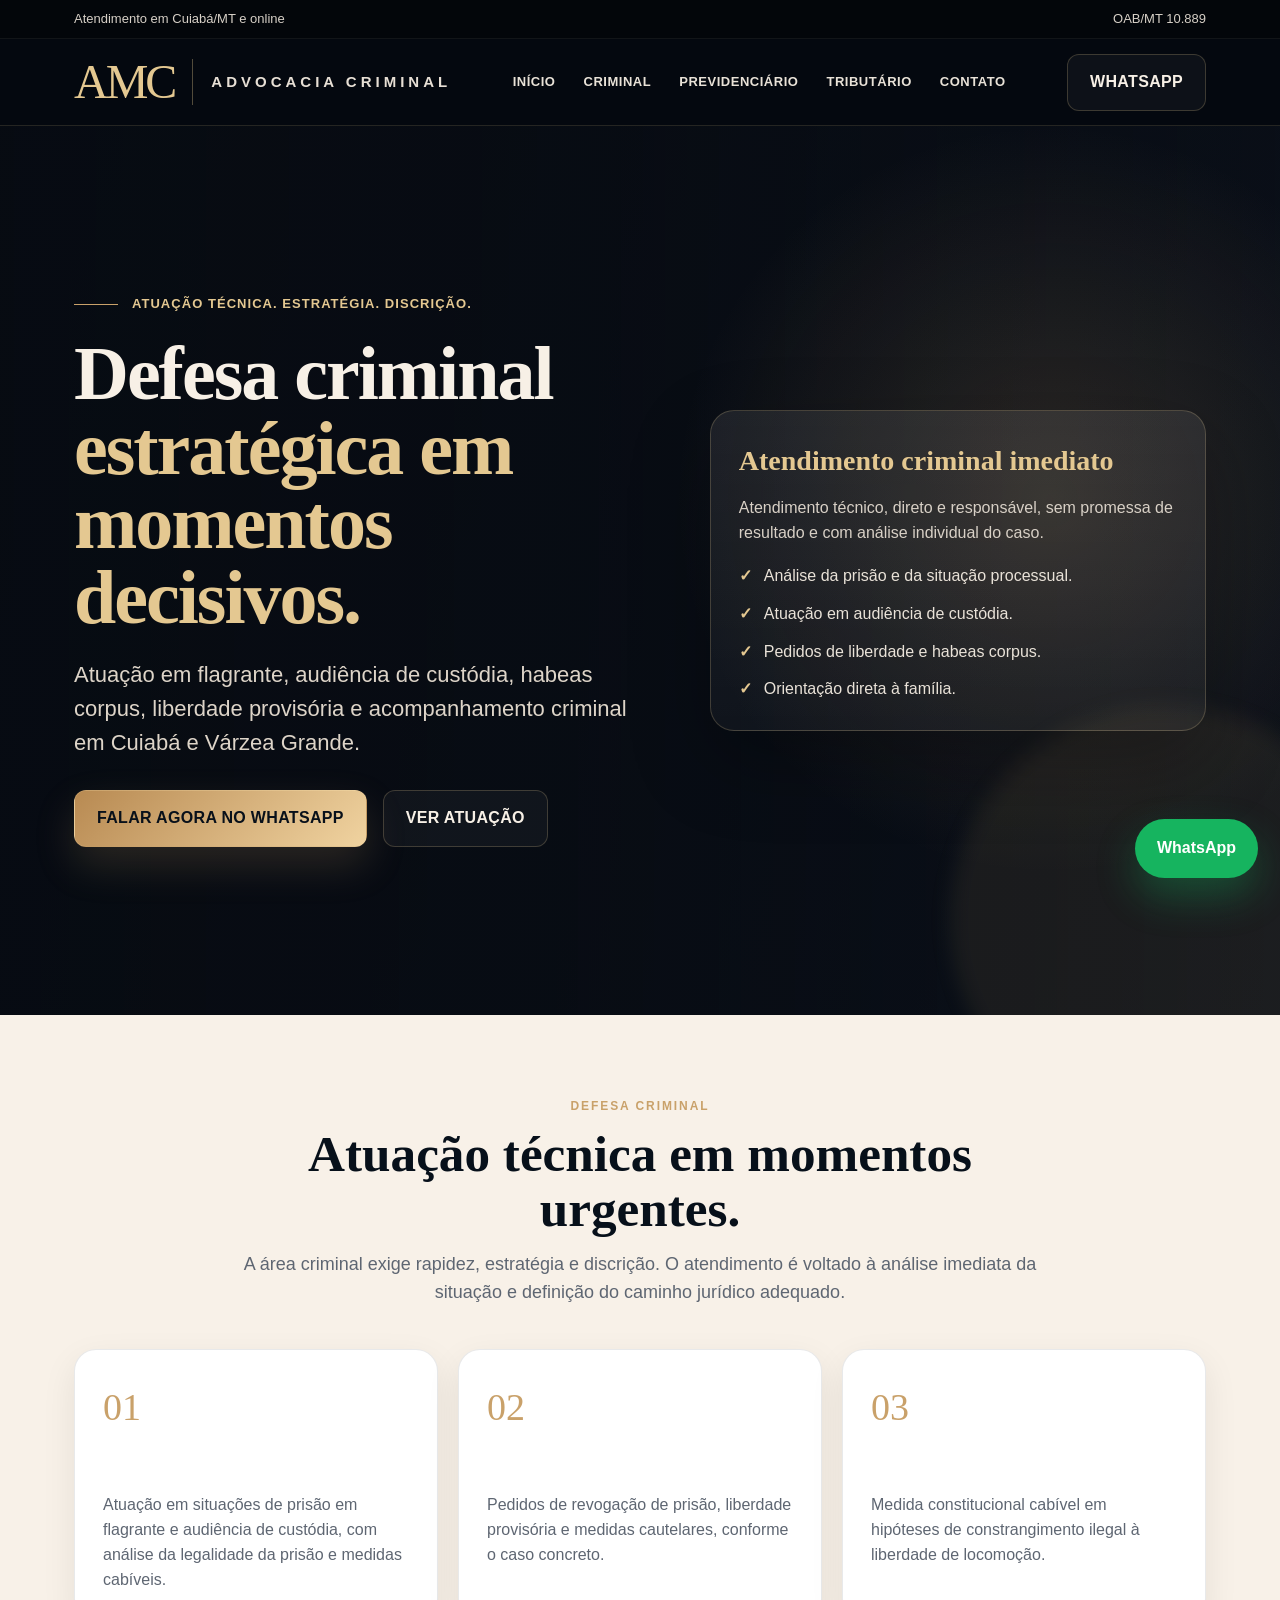
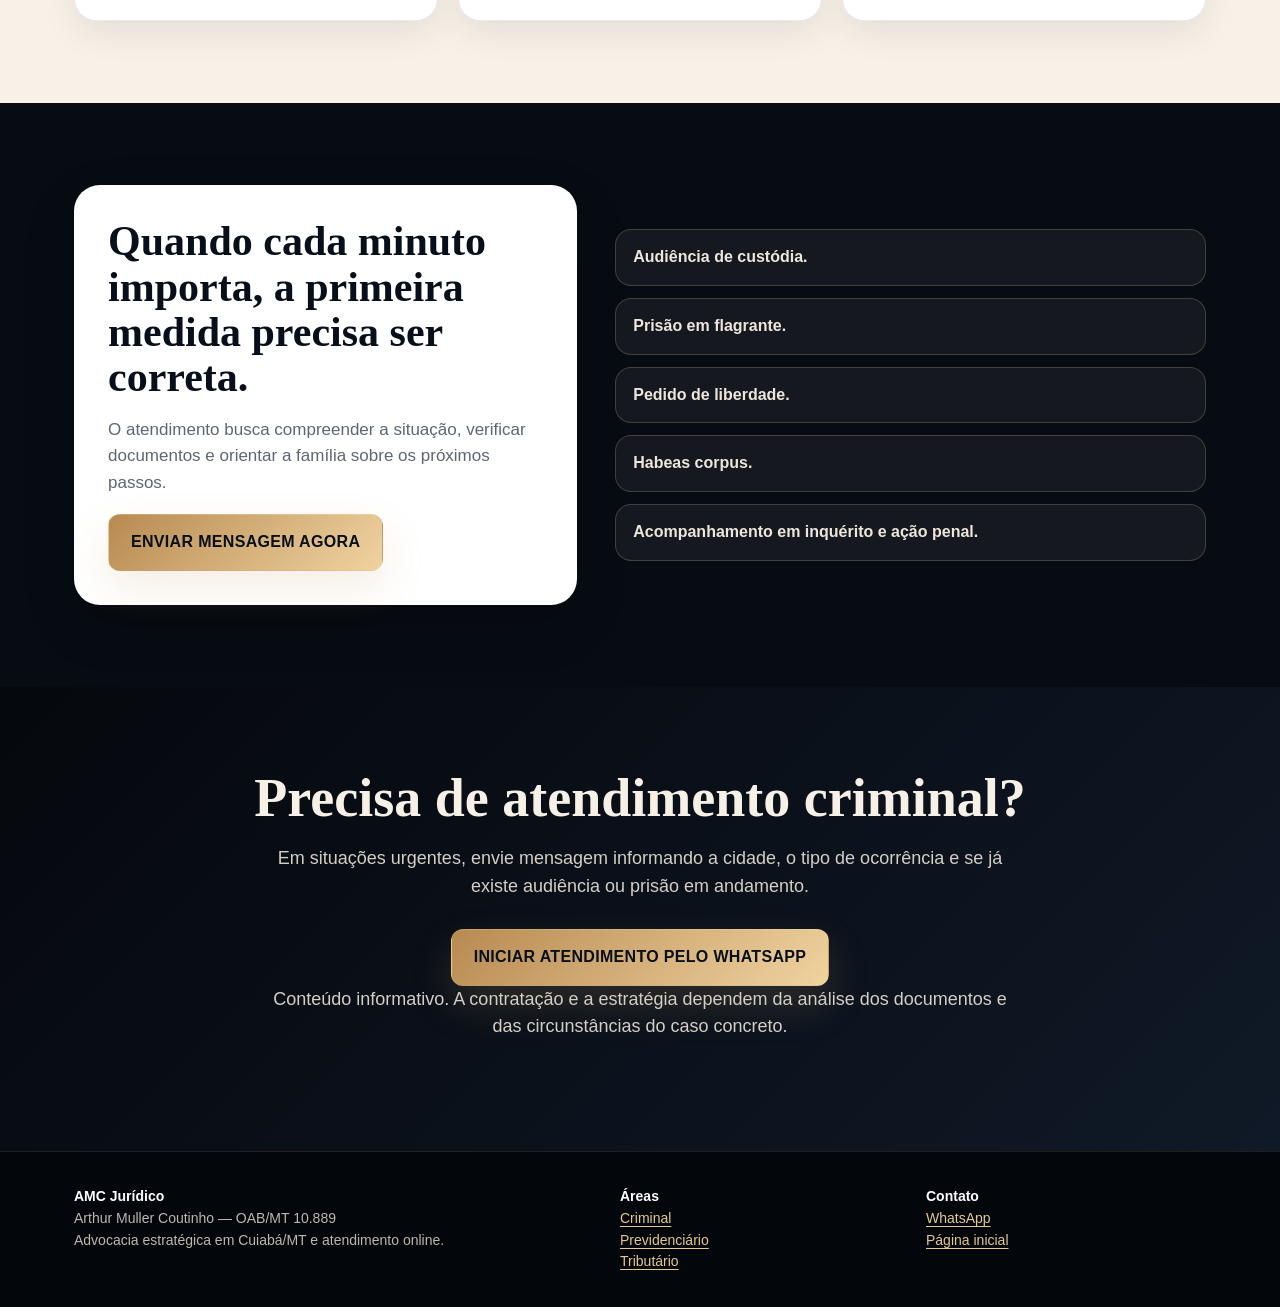
==== criminal.html @ 003ca91d "Add files via upload" ====
<!DOCTYPE html>
<html lang="pt-BR">
<head>
<!-- Google Tag Manager -->
<script>
(function(w,d,s,l,i){w[l]=w[l]||[];w[l].push({'gtm.start':new Date().getTime(),event:'gtm.js'});
var f=d.getElementsByTagName(s)[0],j=d.createElement(s),dl=l!='dataLayer'?'&l='+l:'';j.async=true;
j.src='https://www.googletagmanager.com/gtm.js?id='+i+dl;f.parentNode.insertBefore(j,f);
})(window,document,'script','dataLayer','GTM-NRM596PH');
</script>
<!-- End Google Tag Manager -->
<meta charset="UTF-8">
<meta name="viewport" content="width=device-width, initial-scale=1.0">
<title>AMC Jurídico | Defesa Criminal em Cuiabá e Várzea Grande</title>
<meta name="description" content="Defesa criminal estratégica em Cuiabá e Várzea Grande. Atuação em flagrante, custódia, liberdade provisória e habeas corpus.">
<meta name="theme-color" content="#080d14">
<link rel="icon" type="image/png" href="favicon_amc.png">
<link rel="shortcut icon" href="favicon.ico">
<style>
:root{
  --bg:#070b12;
  --bg2:#0b111b;
  --gold:#c9a16a;
  --gold2:#e4c891;
  --text:#f7f0e6;
  --muted:#c8c1b8;
  --soft:#111926;
  --card:#0d1521;
  --line:rgba(228,200,145,.22);
  --white:#fff;
  --green:#18b86b;
  --max:1180px;
}
*{box-sizing:border-box;margin:0;padding:0}
html{scroll-behavior:smooth}
body{font-family:Arial,Helvetica,sans-serif;background:var(--bg);color:var(--text);line-height:1.55;overflow-x:hidden}
a{text-decoration:none;color:inherit}
.container{max-width:var(--max);margin:0 auto;padding:0 24px}
.topbar{background:#03060a;color:#d7d0c7;font-size:13px;padding:9px 0;border-bottom:1px solid rgba(255,255,255,.06)}
.topbar .container{display:flex;justify-content:space-between;gap:16px;flex-wrap:wrap}
.header{position:sticky;top:0;z-index:50;background:rgba(5,9,15,.94);backdrop-filter:blur(12px);border-bottom:1px solid rgba(228,200,145,.15)}
.nav{min-height:86px;display:flex;align-items:center;justify-content:space-between;gap:24px}
.brand{display:flex;align-items:center;gap:18px}
.brand .amc{font-family:Georgia,'Times New Roman',serif;font-size:48px;letter-spacing:-3px;color:var(--gold2);line-height:1}
.brand .divider{height:46px;width:1px;background:rgba(228,200,145,.35)}
.brand .name{font-size:15px;text-transform:uppercase;letter-spacing:4px;font-weight:700;color:#e7dfd5;line-height:1.25}
.menu{display:flex;align-items:center;gap:28px;font-size:13px;font-weight:800;text-transform:uppercase;letter-spacing:.04em;color:#e9e2d8}
.menu a:hover{color:var(--gold2)}
.btn{display:inline-flex;align-items:center;justify-content:center;gap:10px;border-radius:12px;border:1px solid var(--line);padding:15px 22px;font-weight:900;text-transform:uppercase;letter-spacing:.02em;cursor:pointer;transition:.2s ease}
.btn:hover{transform:translateY(-1px)}
.btn-gold{background:linear-gradient(135deg,#b88a52,#f0d3a0);color:#08101a;box-shadow:0 18px 40px rgba(201,161,106,.18)}
.btn-dark{background:rgba(255,255,255,.04);color:var(--text)}
.btn-whats{background:var(--green);color:#fff;border-color:rgba(255,255,255,.2)}
.hero{position:relative;min-height:calc(100vh - 86px);display:flex;align-items:center;overflow:hidden;background:
radial-gradient(circle at 82% 42%,rgba(201,161,106,.18),transparent 32%),
linear-gradient(90deg,rgba(7,11,18,.98) 0%,rgba(7,11,18,.9) 43%,rgba(7,11,18,.64) 100%),
linear-gradient(135deg,#090e16,#111927)}
.hero:after{content:"";position:absolute;right:-100px;bottom:-120px;width:430px;height:430px;border-radius:50%;background:rgba(201,161,106,.09);filter:blur(10px)}
.hero-grid{position:relative;z-index:1;display:grid;grid-template-columns:1fr .85fr;gap:52px;align-items:center;padding:86px 24px}
.kicker{display:flex;align-items:center;gap:14px;color:var(--gold2);font-weight:800;text-transform:uppercase;letter-spacing:.08em;font-size:13px;margin-bottom:22px}
.kicker:before{content:"";width:44px;height:1px;background:var(--gold)}
h1{font-family:Georgia,'Times New Roman',serif;font-size:clamp(42px,6vw,76px);line-height:.98;letter-spacing:-2px;margin-bottom:24px}
h1 span{color:var(--gold2)}
.lead{font-size:clamp(18px,2vw,22px);color:#ddd4c8;max-width:720px;margin-bottom:30px}
.actions{display:flex;gap:16px;flex-wrap:wrap;margin-top:24px}
.hero-card{background:linear-gradient(180deg,rgba(255,255,255,.08),rgba(255,255,255,.035));border:1px solid var(--line);border-radius:24px;padding:28px;box-shadow:0 30px 80px rgba(0,0,0,.28)}
.hero-card h3{font-family:Georgia,serif;font-size:28px;margin-bottom:14px;color:var(--gold2)}
.hero-card p{color:#d8d0c6;margin-bottom:18px}
.checklist{list-style:none;display:grid;gap:13px}
.checklist li{display:flex;gap:12px;color:#e9e2d8}
.checklist li:before{content:"✓";color:var(--gold2);font-weight:900}
section{padding:82px 0}
.section-light{background:#f8f1e8;color:#18212d}
.section-light .section-title h2,.section-light h3{color:#07101a}
.section-title{max-width:850px;margin:0 auto 42px;text-align:center}
.section-title .tag{color:var(--gold);font-size:12px;font-weight:900;letter-spacing:.16em;text-transform:uppercase;margin-bottom:10px}
.section-title h2{font-family:Georgia,serif;font-size:clamp(31px,4vw,52px);line-height:1.08;color:#fff}
.section-title p{font-size:18px;color:#cfc6ba;margin-top:15px}
.section-light .section-title p{color:#5e6672}
.cards{display:grid;grid-template-columns:repeat(3,1fr);gap:20px}
.card{background:linear-gradient(180deg,rgba(255,255,255,.07),rgba(255,255,255,.025));border:1px solid var(--line);border-radius:22px;padding:28px}
.section-light .card{background:#fff;border-color:rgba(7,16,26,.09);box-shadow:0 12px 34px rgba(7,16,26,.08)}
.card .num{font-family:Georgia,serif;font-size:38px;color:var(--gold);margin-bottom:12px}
.card h3{font-size:22px;margin-bottom:10px;color:#fff}
.card p{color:#d1c8bc}
.section-light .card p{color:#5e6672}
.split{display:grid;grid-template-columns:.92fr 1.08fr;gap:38px;align-items:center}
.panel{background:#fff;color:#18212d;border-radius:26px;padding:34px;box-shadow:0 20px 55px rgba(0,0,0,.12)}
.panel h2{font-family:Georgia,serif;font-size:42px;line-height:1.08;margin-bottom:16px;color:#07101a}
.panel p{color:#5e6672;font-size:17px;margin-bottom:18px}
.list{display:grid;gap:12px}
.list div{background:#fff;border:1px solid rgba(7,16,26,.09);border-radius:16px;padding:15px 17px;color:#253142;font-weight:700}
.dark-list div{background:rgba(255,255,255,.06);border:1px solid var(--line);color:#eee6dd}
.faq{max-width:900px;margin:0 auto;display:grid;gap:14px}
details{background:rgba(255,255,255,.06);border:1px solid var(--line);border-radius:18px;padding:20px}
summary{cursor:pointer;font-weight:900;color:var(--gold2);font-size:18px}
details p{margin-top:12px;color:#d4ccc2}
.cta{background:linear-gradient(135deg,#05080d,#101927);text-align:center}
.cta h2{font-family:Georgia,serif;font-size:clamp(32px,4.4vw,54px);line-height:1.08;margin-bottom:18px}
.cta p{color:#d5cec4;font-size:18px;max-width:760px;margin:0 auto 28px}
footer{background:#03060a;color:#bfb7ad;padding:34px 0;font-size:14px;border-top:1px solid rgba(228,200,145,.13)}
.footer-grid{display:grid;grid-template-columns:1.3fr .7fr .7fr;gap:26px}
footer strong{color:#fff}
footer a{color:var(--gold2);text-decoration:underline;text-underline-offset:3px}
.floating{position:fixed;right:22px;bottom:22px;z-index:60;background:#16b45f;color:#fff;border-radius:999px;padding:17px 22px;font-weight:900;box-shadow:0 18px 40px rgba(22,180,95,.32)}
.notice{font-size:13px;color:#bfb7ad;margin-top:18px}
@media(max-width:980px){
 .menu{display:none}
 .hero-grid,.split,.footer-grid{grid-template-columns:1fr}
 .hero{min-height:auto}
 .cards{grid-template-columns:1fr}
 .brand .amc{font-size:40px}
 .brand .name{font-size:12px;letter-spacing:3px}
 .nav{min-height:76px}
 .hero-grid{padding-top:58px;padding-bottom:58px}
}
@media(max-width:560px){
 .container{padding:0 16px}
 .actions .btn{width:100%}
 .brand .divider,.brand .name{display:none}
 h1{font-size:42px}
 .floating{right:14px;bottom:14px;padding:14px 18px}
}
</style>
</head>
<body>
<!-- Google Tag Manager (noscript) -->
<noscript><iframe src="https://www.googletagmanager.com/ns.html?id=GTM-NRM596PH" height="0" width="0" style="display:none;visibility:hidden"></iframe></noscript>
<!-- End Google Tag Manager (noscript) -->
<div class="topbar"><div class="container"><span>Atendimento em Cuiabá/MT e online</span><span>OAB/MT 10.889</span></div></div>

<header class="header">
  <div class="container nav">
    <a class="brand" href="index.html" aria-label="AMC Jurídico">
      <div class="amc">AMC</div><div class="divider"></div><div class="name">Advocacia Criminal</div>
    </a>
    <nav class="menu" aria-label="Menu principal">
      <a href="index.html">Início</a>
      <a href="criminal.html">Criminal</a>
      <a href="previdenciario.html">Previdenciário</a>
      <a href="tributario.html">Tributário</a>
      <a href="#contato">Contato</a>
    </nav>
    <a class="btn btn-dark" href="https://wa.me/5565984039909" target="_blank" rel="noopener">WhatsApp</a>
  </div>
</header>

<main>
  <section class="hero">
    <div class="container hero-grid">
      <div>
        <div class="kicker">Atuação técnica. Estratégia. Discrição.</div>
        <h1>Defesa criminal <span>estratégica em momentos decisivos.</span></h1>
        <p class="lead">Atuação em flagrante, audiência de custódia, habeas corpus, liberdade provisória e acompanhamento criminal em Cuiabá e Várzea Grande.</p>
        <div class="actions">
          <a class="btn btn-gold" href="https://wa.me/5565984039909" target="_blank" rel="noopener">Falar agora no WhatsApp</a>
          <a class="btn btn-dark" href="#atuacao">Ver atuação</a>
        </div>
      </div>
      <aside class="hero-card">
        <h3>Atendimento criminal imediato</h3>
        <p>Atendimento técnico, direto e responsável, sem promessa de resultado e com análise individual do caso.</p>
        <ul class="checklist"><li>Análise da prisão e da situação processual.</li>
<li>Atuação em audiência de custódia.</li>
<li>Pedidos de liberdade e habeas corpus.</li>
<li>Orientação direta à família.</li></ul>
      </aside>
    </div>
  </section>
  <section class="section-light" id="atuacao">
  <div class="container">
    <div class="section-title"><div class="tag">Defesa criminal</div><h2>Atuação técnica em momentos urgentes.</h2><p>A área criminal exige rapidez, estratégia e discrição. O atendimento é voltado à análise imediata da situação e definição do caminho jurídico adequado.</p></div>
    <div class="cards">
      <div class="card"><div class="num">01</div><h3>Flagrante e custódia</h3><p>Atuação em situações de prisão em flagrante e audiência de custódia, com análise da legalidade da prisão e medidas cabíveis.</p></div>
      <div class="card"><div class="num">02</div><h3>Liberdade provisória</h3><p>Pedidos de revogação de prisão, liberdade provisória e medidas cautelares, conforme o caso concreto.</p></div>
      <div class="card"><div class="num">03</div><h3>Habeas corpus</h3><p>Medida constitucional cabível em hipóteses de constrangimento ilegal à liberdade de locomoção.</p></div>
    </div>
  </div>
</section>
<section>
  <div class="container split">
    <div class="panel"><h2>Quando cada minuto importa, a primeira medida precisa ser correta.</h2><p>O atendimento busca compreender a situação, verificar documentos e orientar a família sobre os próximos passos.</p><a class="btn btn-gold" href="https://wa.me/5565984039909" target="_blank" rel="noopener">Enviar mensagem agora</a></div>
    <div class="list dark-list"><div>Audiência de custódia.</div><div>Prisão em flagrante.</div><div>Pedido de liberdade.</div><div>Habeas corpus.</div><div>Acompanhamento em inquérito e ação penal.</div></div>
  </div>
</section>
  <section class="cta" id="contato">
    <div class="container">
      <h2>Precisa de atendimento criminal?</h2>
      <p>Em situações urgentes, envie mensagem informando a cidade, o tipo de ocorrência e se já existe audiência ou prisão em andamento.</p>
      <a class="btn btn-gold" href="https://wa.me/5565984039909" target="_blank" rel="noopener">Iniciar atendimento pelo WhatsApp</a>
      <p class="notice">Conteúdo informativo. A contratação e a estratégia dependem da análise dos documentos e das circunstâncias do caso concreto.</p>
    </div>
  </section>
</main>
<a class="floating" href="https://wa.me/5565984039909" target="_blank" rel="noopener">WhatsApp</a>
<footer>
  <div class="container footer-grid">
    <div><strong>AMC Jurídico</strong><br>Arthur Muller Coutinho — OAB/MT 10.889<br>Advocacia estratégica em Cuiabá/MT e atendimento online.</div>
    <div><strong>Áreas</strong><br><a href="criminal.html">Criminal</a><br><a href="previdenciario.html">Previdenciário</a><br><a href="tributario.html">Tributário</a></div>
    <div><strong>Contato</strong><br><a href="https://wa.me/5565984039909" target="_blank" rel="noopener">WhatsApp</a><br><a href="index.html">Página inicial</a></div>
  </div>
</footer>
</body>
</html>
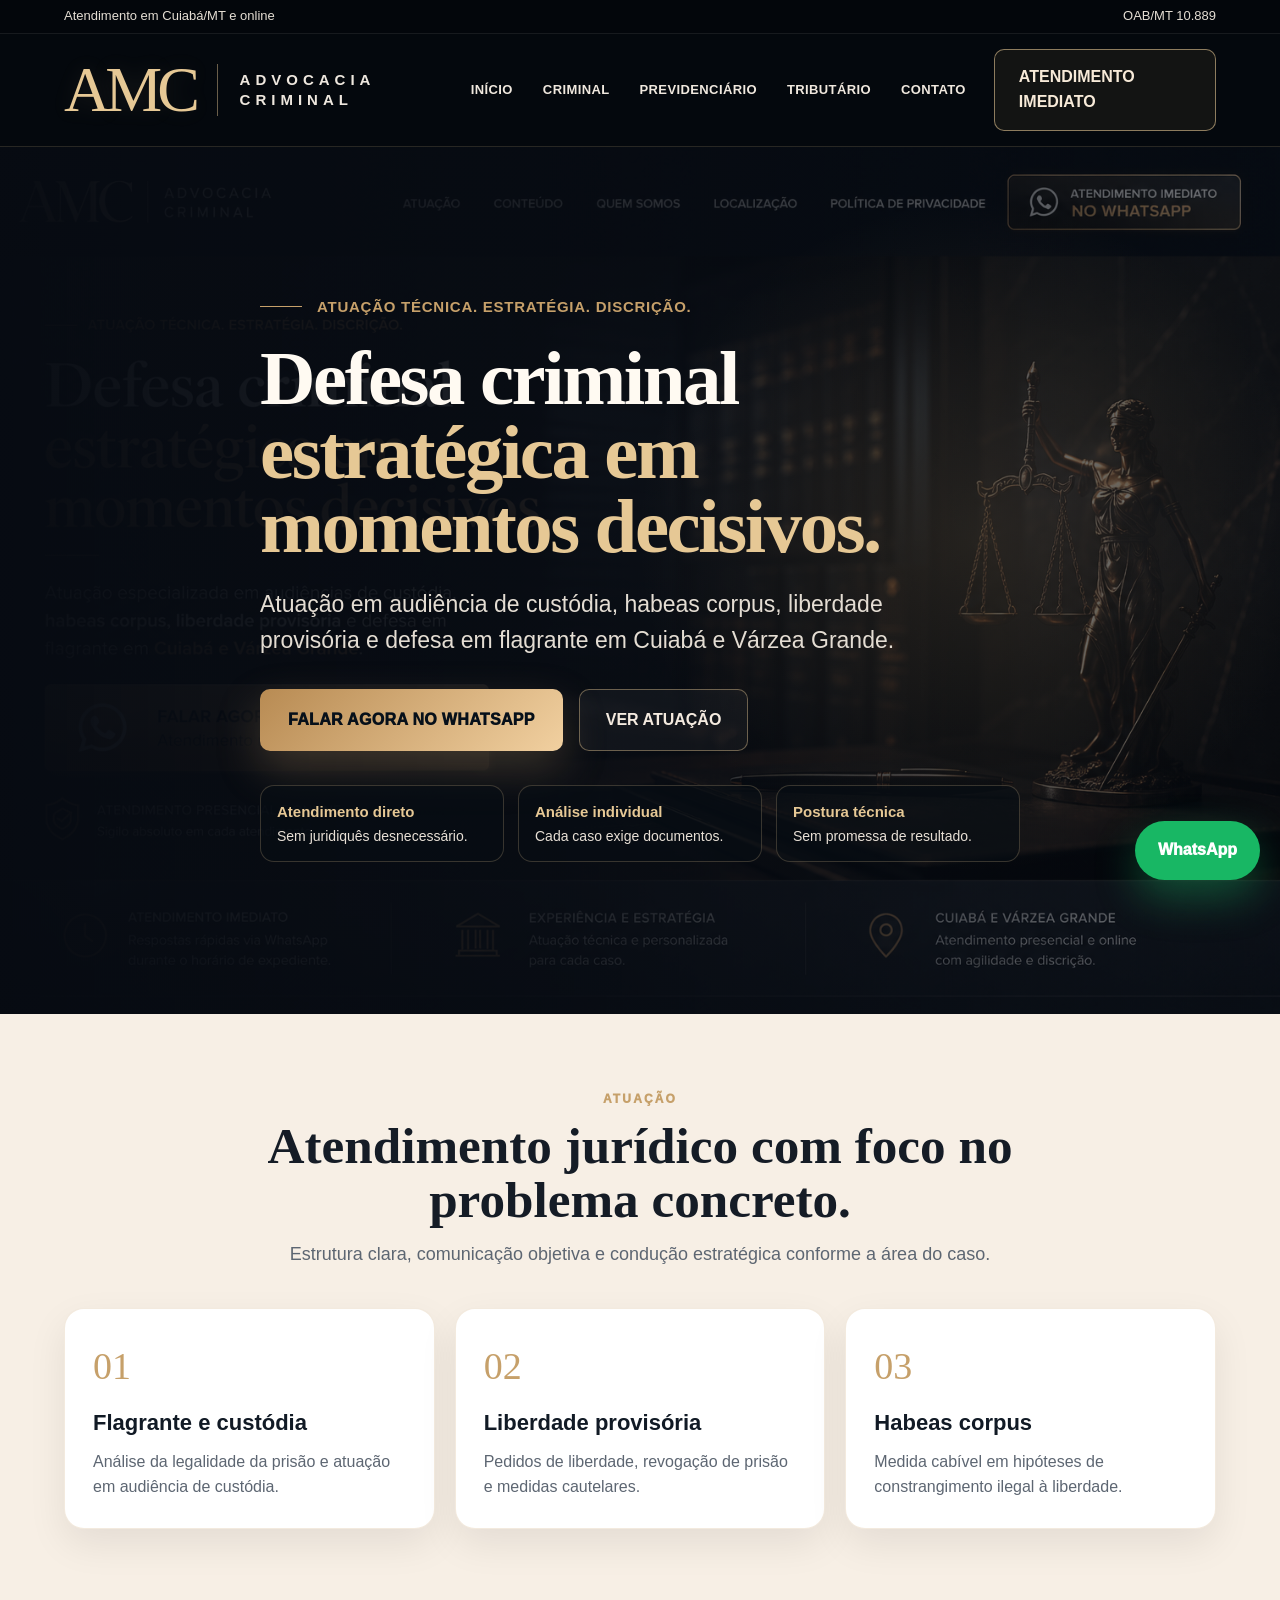
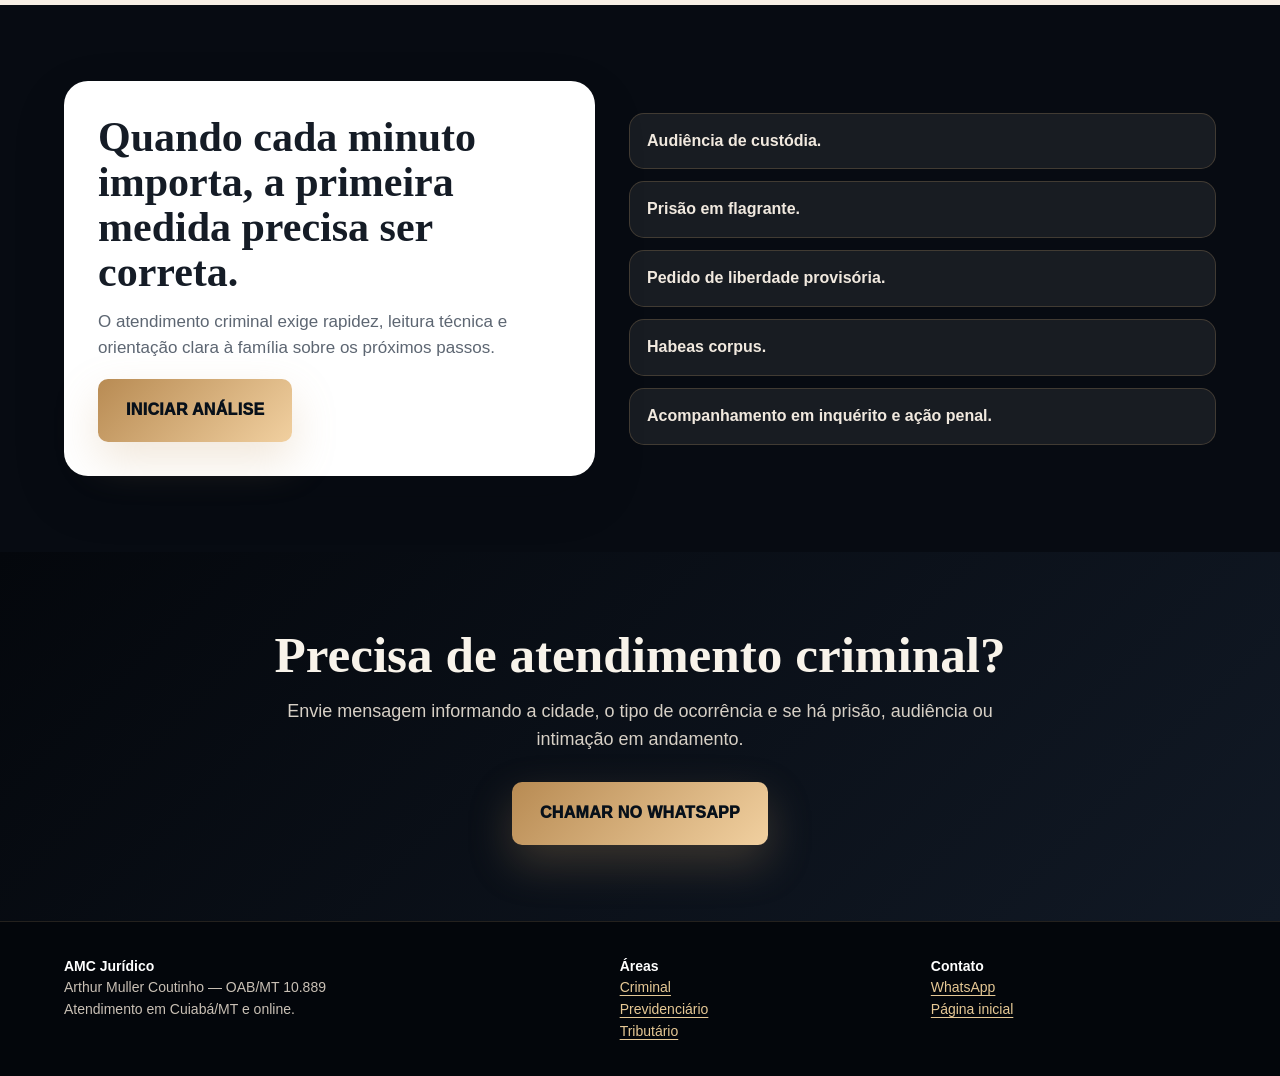
==== commit ccdbfc2d: "Add files via upload" ====
--- a/criminal.html
+++ b/criminal.html
@@ -17,188 +17,174 @@
 <link rel="icon" type="image/png" href="favicon_amc.png">
 <link rel="shortcut icon" href="favicon.ico">
 <style>
-:root{
-  --bg:#070b12;
-  --bg2:#0b111b;
-  --gold:#c9a16a;
-  --gold2:#e4c891;
-  --text:#f7f0e6;
-  --muted:#c8c1b8;
-  --soft:#111926;
-  --card:#0d1521;
-  --line:rgba(228,200,145,.22);
-  --white:#fff;
-  --green:#18b86b;
-  --max:1180px;
+:root {
+  --dark:#070b12;
+  --dark2:#0b111b;
+  --gold:#c6a06a;
+  --gold2:#e6c895;
+  --text:#f8f3ea;
+  --muted:#d4ccc1;
+  --line:rgba(230,200,149,.26);
+  --green:#18b764;
+  --max:1220px;
 }
 *{box-sizing:border-box;margin:0;padding:0}
 html{scroll-behavior:smooth}
-body{font-family:Arial,Helvetica,sans-serif;background:var(--bg);color:var(--text);line-height:1.55;overflow-x:hidden}
+body{font-family:Arial,Helvetica,sans-serif;background:var(--dark);color:var(--text);overflow-x:hidden;line-height:1.55}
 a{text-decoration:none;color:inherit}
-.container{max-width:var(--max);margin:0 auto;padding:0 24px}
-.topbar{background:#03060a;color:#d7d0c7;font-size:13px;padding:9px 0;border-bottom:1px solid rgba(255,255,255,.06)}
-.topbar .container{display:flex;justify-content:space-between;gap:16px;flex-wrap:wrap}
-.header{position:sticky;top:0;z-index:50;background:rgba(5,9,15,.94);backdrop-filter:blur(12px);border-bottom:1px solid rgba(228,200,145,.15)}
-.nav{min-height:86px;display:flex;align-items:center;justify-content:space-between;gap:24px}
-.brand{display:flex;align-items:center;gap:18px}
-.brand .amc{font-family:Georgia,'Times New Roman',serif;font-size:48px;letter-spacing:-3px;color:var(--gold2);line-height:1}
-.brand .divider{height:46px;width:1px;background:rgba(228,200,145,.35)}
-.brand .name{font-size:15px;text-transform:uppercase;letter-spacing:4px;font-weight:700;color:#e7dfd5;line-height:1.25}
-.menu{display:flex;align-items:center;gap:28px;font-size:13px;font-weight:800;text-transform:uppercase;letter-spacing:.04em;color:#e9e2d8}
+.container{max-width:var(--max);margin:0 auto;padding:0 34px}
+.topbar{height:34px;background:#03060b;color:#e5ded4;border-bottom:1px solid rgba(255,255,255,.08);font-size:13px;display:flex;align-items:center}
+.topbar .container{display:flex;justify-content:space-between;gap:16px;width:100%}
+.header{position:sticky;top:0;z-index:50;background:rgba(5,9,14,.96);border-bottom:1px solid rgba(230,200,149,.16);backdrop-filter:blur(12px)}
+.nav{height:112px;display:flex;align-items:center;justify-content:space-between;gap:28px}
+.brand{display:flex;align-items:center;gap:22px;min-width:270px}
+.amc{font-family:Georgia,'Times New Roman',serif;font-size:64px;line-height:1;letter-spacing:-5px;color:var(--gold2);text-shadow:0 0 22px rgba(230,200,149,.12)}
+.brand-line{height:52px;width:1px;background:rgba(230,200,149,.45)}
+.brand-sub{font-size:15px;text-transform:uppercase;letter-spacing:5px;font-weight:800;color:#eee7de;line-height:1.35}
+.menu{display:flex;align-items:center;gap:30px;font-size:13px;font-weight:900;text-transform:uppercase;letter-spacing:.03em;color:#f0e8de;white-space:nowrap}
 .menu a:hover{color:var(--gold2)}
-.btn{display:inline-flex;align-items:center;justify-content:center;gap:10px;border-radius:12px;border:1px solid var(--line);padding:15px 22px;font-weight:900;text-transform:uppercase;letter-spacing:.02em;cursor:pointer;transition:.2s ease}
-.btn:hover{transform:translateY(-1px)}
-.btn-gold{background:linear-gradient(135deg,#b88a52,#f0d3a0);color:#08101a;box-shadow:0 18px 40px rgba(201,161,106,.18)}
-.btn-dark{background:rgba(255,255,255,.04);color:var(--text)}
-.btn-whats{background:var(--green);color:#fff;border-color:rgba(255,255,255,.2)}
-.hero{position:relative;min-height:calc(100vh - 86px);display:flex;align-items:center;overflow:hidden;background:
-radial-gradient(circle at 82% 42%,rgba(201,161,106,.18),transparent 32%),
-linear-gradient(90deg,rgba(7,11,18,.98) 0%,rgba(7,11,18,.9) 43%,rgba(7,11,18,.64) 100%),
-linear-gradient(135deg,#090e16,#111927)}
-.hero:after{content:"";position:absolute;right:-100px;bottom:-120px;width:430px;height:430px;border-radius:50%;background:rgba(201,161,106,.09);filter:blur(10px)}
-.hero-grid{position:relative;z-index:1;display:grid;grid-template-columns:1fr .85fr;gap:52px;align-items:center;padding:86px 24px}
-.kicker{display:flex;align-items:center;gap:14px;color:var(--gold2);font-weight:800;text-transform:uppercase;letter-spacing:.08em;font-size:13px;margin-bottom:22px}
-.kicker:before{content:"";width:44px;height:1px;background:var(--gold)}
-h1{font-family:Georgia,'Times New Roman',serif;font-size:clamp(42px,6vw,76px);line-height:.98;letter-spacing:-2px;margin-bottom:24px}
+.btn-top{border:1px solid rgba(230,200,149,.58);border-radius:10px;padding:15px 24px;font-weight:900;text-transform:uppercase;color:#f7ead8;background:rgba(198,160,106,.08)}
+.btn-top:hover{background:rgba(198,160,106,.18)}
+.hero{position:relative;min-height:calc(100vh - 146px);display:flex;align-items:center;overflow:hidden;background-image:linear-gradient(90deg,rgba(7,11,18,.99) 0%,rgba(7,11,18,.91) 42%,rgba(7,11,18,.55) 100%), url("[data-uri]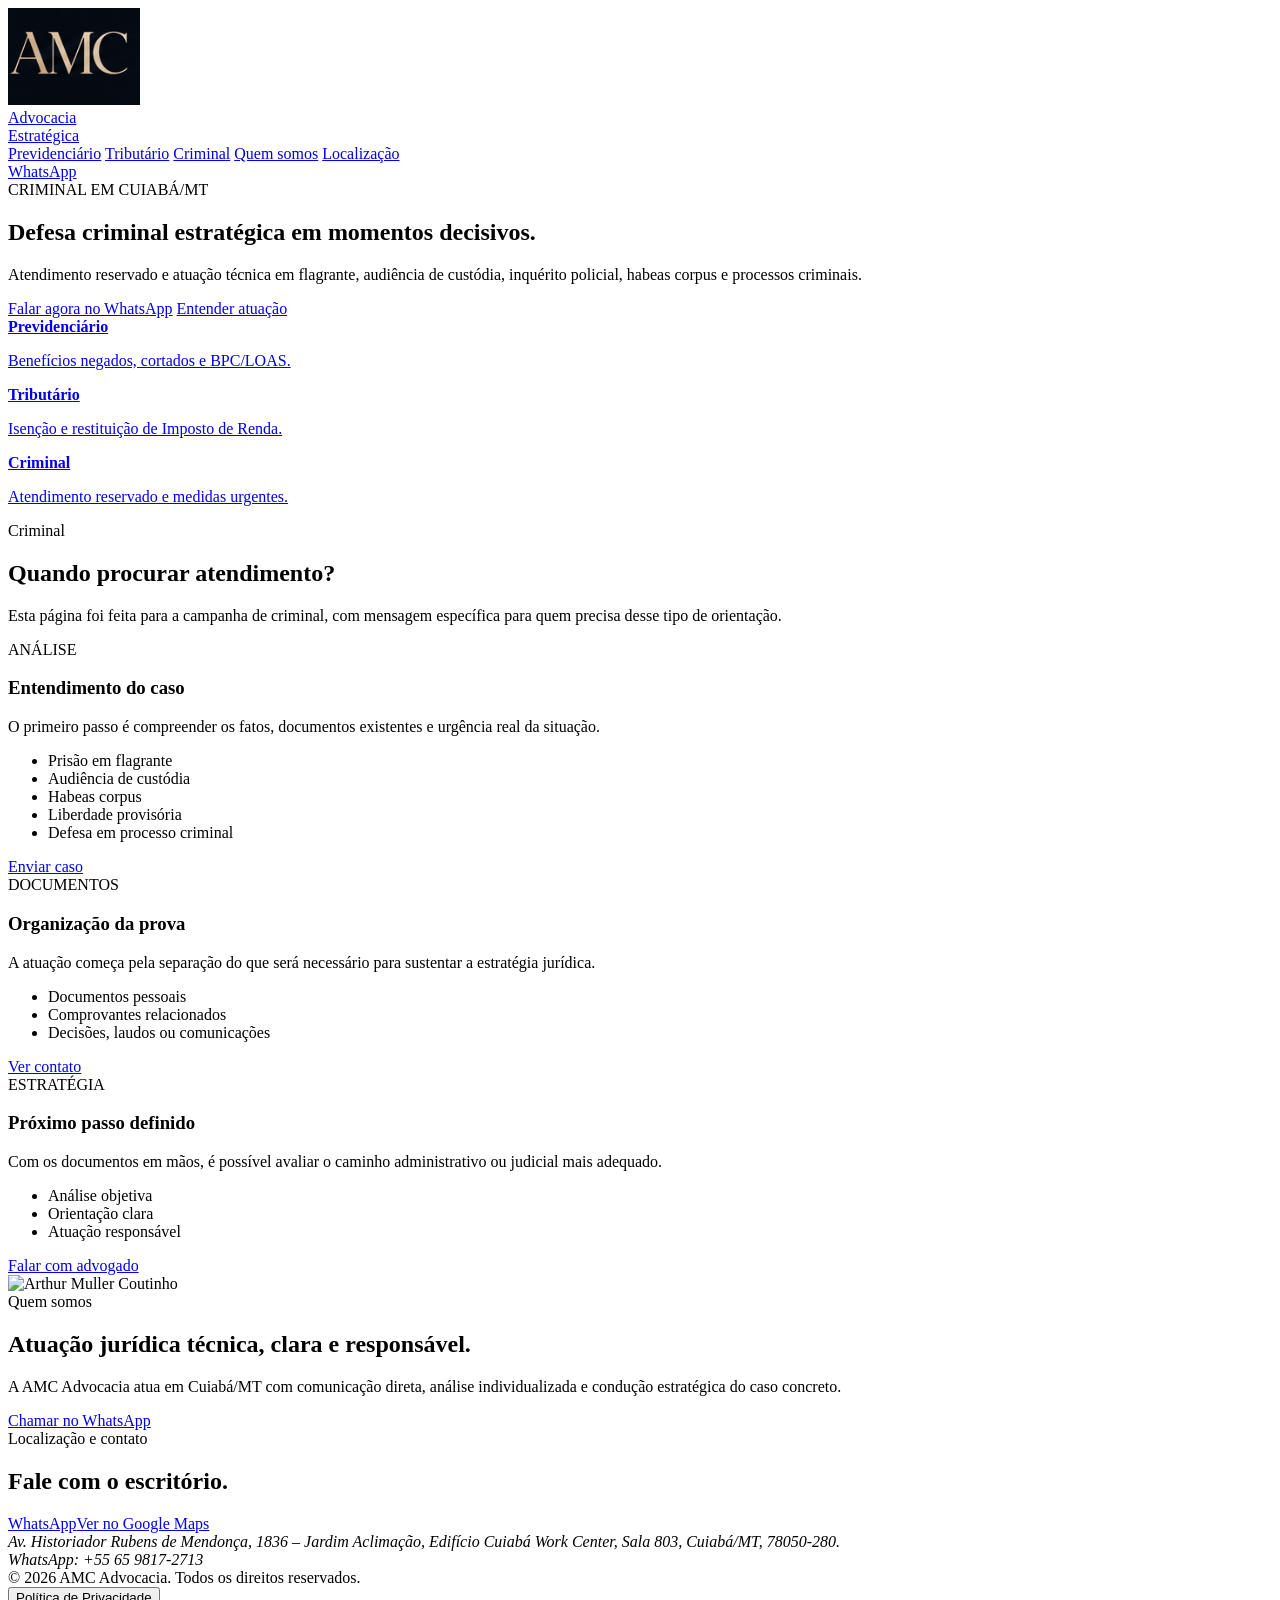
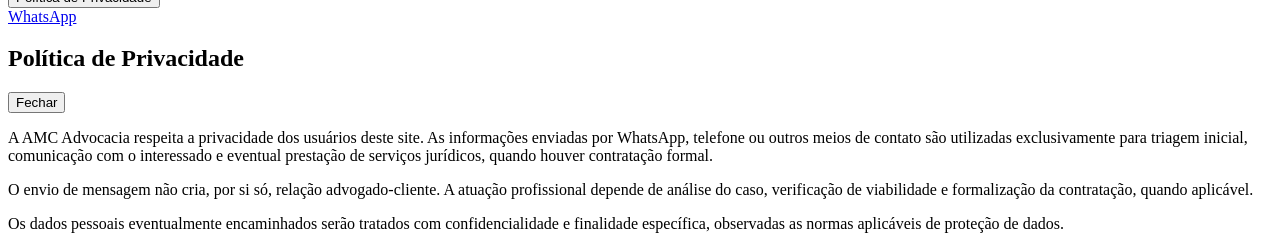
==== commit 4e6e3e80: "Add files via upload" ====
--- a/criminal.html
+++ b/criminal.html
@@ -1,190 +1,119 @@
 <!DOCTYPE html>
 <html lang="pt-BR">
 <head>
-<!-- Google Tag Manager -->
-<script>
-(function(w,d,s,l,i){w[l]=w[l]||[];w[l].push({'gtm.start':new Date().getTime(),event:'gtm.js'});
-var f=d.getElementsByTagName(s)[0],j=d.createElement(s),dl=l!='dataLayer'?'&l='+l:'';j.async=true;
-j.src='https://www.googletagmanager.com/gtm.js?id='+i+dl;f.parentNode.insertBefore(j,f);
-})(window,document,'script','dataLayer','GTM-NRM596PH');
-</script>
-<!-- End Google Tag Manager -->
 <meta charset="UTF-8">
 <meta name="viewport" content="width=device-width, initial-scale=1.0">
-<title>AMC Jurídico | Defesa Criminal em Cuiabá e Várzea Grande</title>
-<meta name="description" content="Defesa criminal estratégica em Cuiabá e Várzea Grande. Atuação em flagrante, custódia, liberdade provisória e habeas corpus.">
-<meta name="theme-color" content="#080d14">
-<link rel="icon" type="image/png" href="favicon_amc.png">
-<link rel="shortcut icon" href="favicon.ico">
-<style>
-:root {
-  --dark:#070b12;
-  --dark2:#0b111b;
-  --gold:#c6a06a;
-  --gold2:#e6c895;
-  --text:#f8f3ea;
-  --muted:#d4ccc1;
-  --line:rgba(230,200,149,.26);
-  --green:#18b764;
-  --max:1220px;
-}
-*{box-sizing:border-box;margin:0;padding:0}
-html{scroll-behavior:smooth}
-body{font-family:Arial,Helvetica,sans-serif;background:var(--dark);color:var(--text);overflow-x:hidden;line-height:1.55}
-a{text-decoration:none;color:inherit}
-.container{max-width:var(--max);margin:0 auto;padding:0 34px}
-.topbar{height:34px;background:#03060b;color:#e5ded4;border-bottom:1px solid rgba(255,255,255,.08);font-size:13px;display:flex;align-items:center}
-.topbar .container{display:flex;justify-content:space-between;gap:16px;width:100%}
-.header{position:sticky;top:0;z-index:50;background:rgba(5,9,14,.96);border-bottom:1px solid rgba(230,200,149,.16);backdrop-filter:blur(12px)}
-.nav{height:112px;display:flex;align-items:center;justify-content:space-between;gap:28px}
-.brand{display:flex;align-items:center;gap:22px;min-width:270px}
-.amc{font-family:Georgia,'Times New Roman',serif;font-size:64px;line-height:1;letter-spacing:-5px;color:var(--gold2);text-shadow:0 0 22px rgba(230,200,149,.12)}
-.brand-line{height:52px;width:1px;background:rgba(230,200,149,.45)}
-.brand-sub{font-size:15px;text-transform:uppercase;letter-spacing:5px;font-weight:800;color:#eee7de;line-height:1.35}
-.menu{display:flex;align-items:center;gap:30px;font-size:13px;font-weight:900;text-transform:uppercase;letter-spacing:.03em;color:#f0e8de;white-space:nowrap}
-.menu a:hover{color:var(--gold2)}
-.btn-top{border:1px solid rgba(230,200,149,.58);border-radius:10px;padding:15px 24px;font-weight:900;text-transform:uppercase;color:#f7ead8;background:rgba(198,160,106,.08)}
-.btn-top:hover{background:rgba(198,160,106,.18)}
-.hero{position:relative;min-height:calc(100vh - 146px);display:flex;align-items:center;overflow:hidden;background-image:linear-gradient(90deg,rgba(7,11,18,.99) 0%,rgba(7,11,18,.91) 42%,rgba(7,11,18,.55) 100%), url("[data-uri]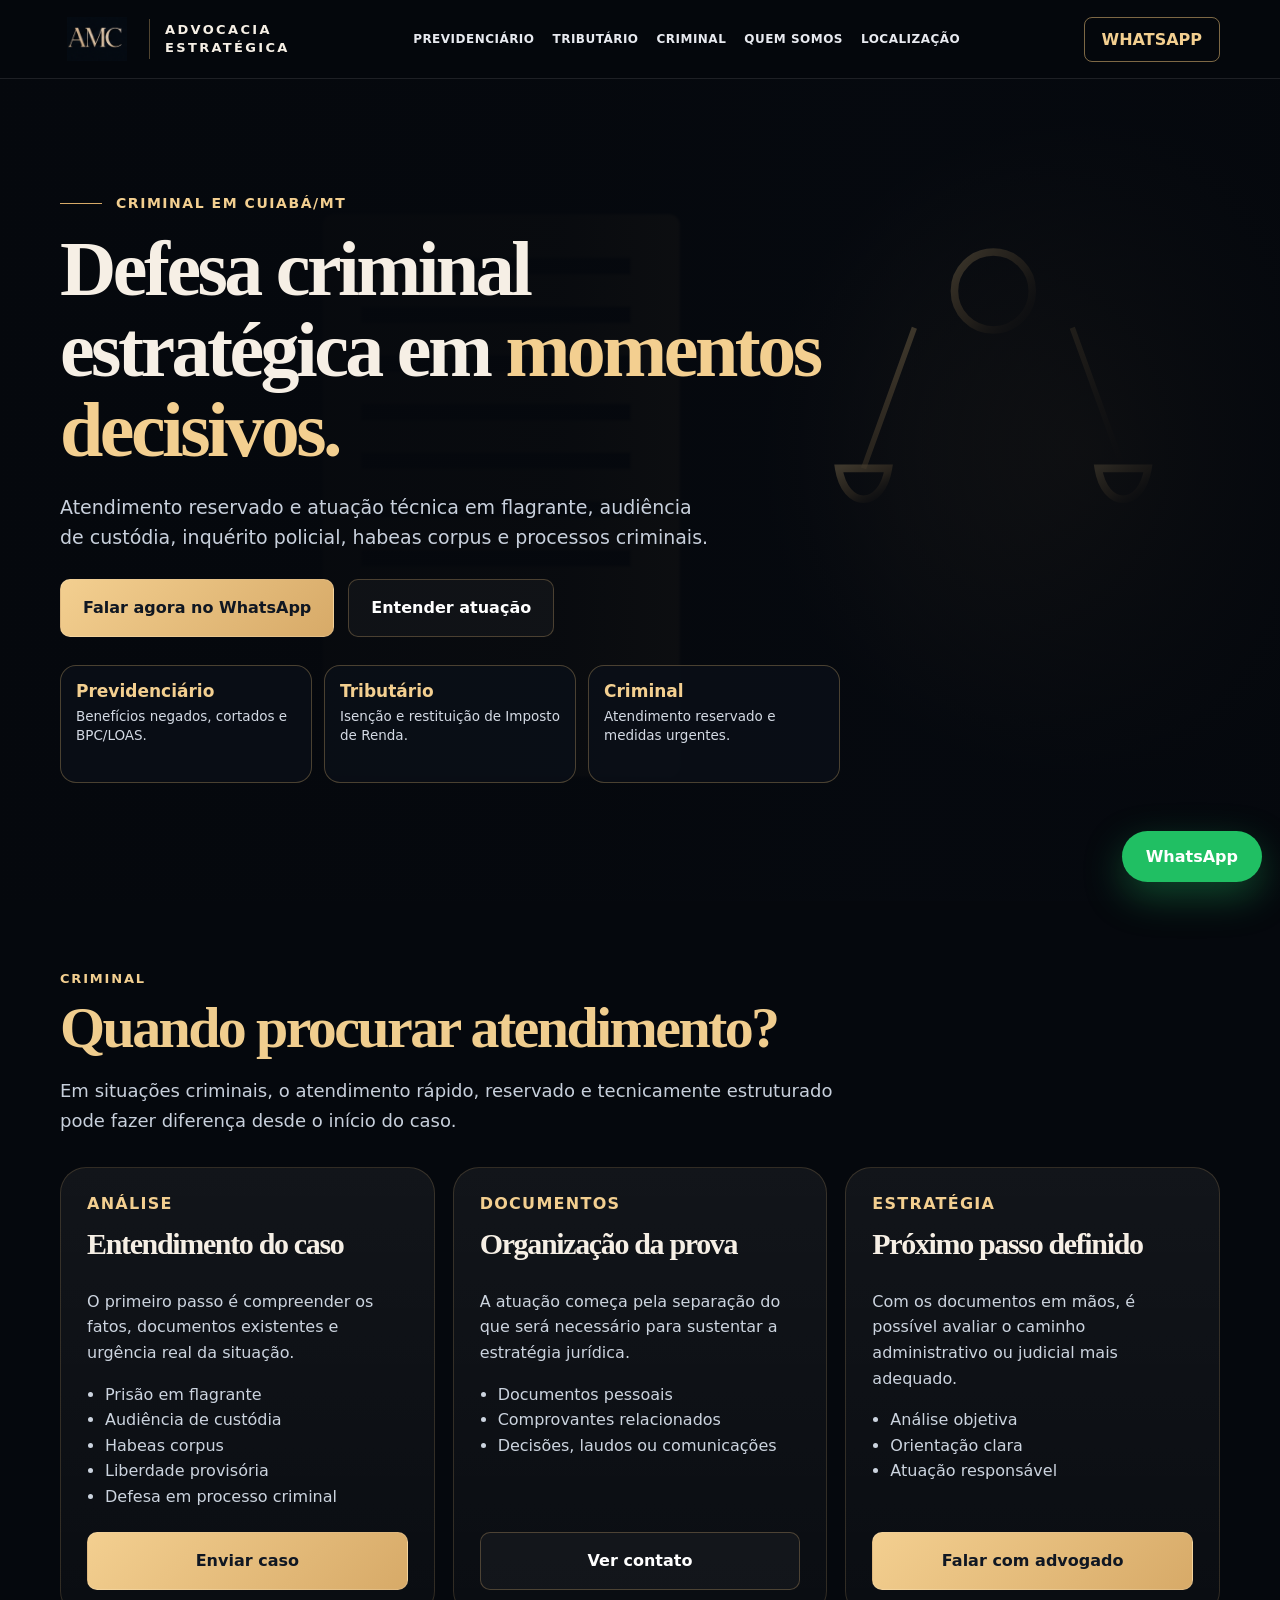
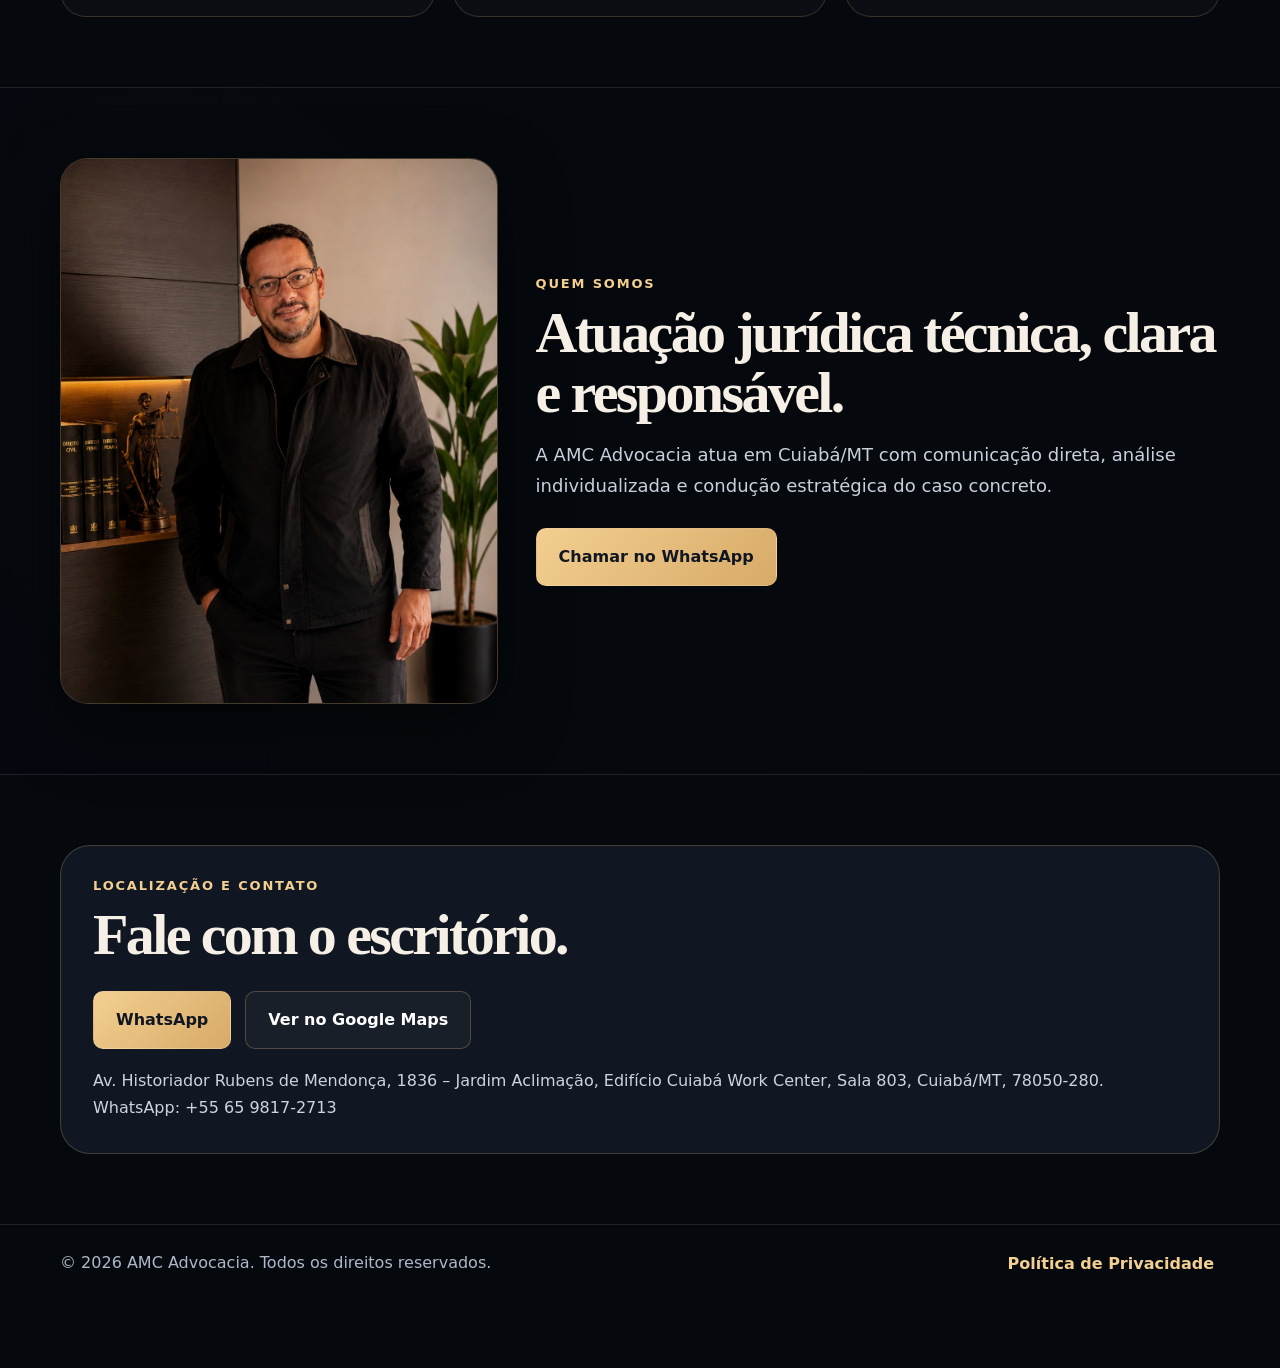
==== commit c1ad50a9: "Add files via upload" ====
--- a/criminal.html
+++ b/criminal.html
@@ -52,8 +52,8 @@
   <div class="container">
     <div class="section-head">
       <div class="eyebrow">Criminal</div>
-      <h2>Quando procurar atendimento?</h2>
-      <p>Esta página foi feita para a campanha de criminal, com mensagem específica para quem precisa desse tipo de orientação.</p>
+      <h2 style="color:#f0cd8e;">Quando procurar atendimento?</h2>
+      <p>Em situações criminais, o atendimento rápido, reservado e tecnicamente estruturado pode fazer diferença desde o início do caso.</p>
     </div>
     <div class="cards">
       <article class="card"><div class="tag">ANÁLISE</div><h3>Entendimento do caso</h3><p>O primeiro passo é compreender os fatos, documentos existentes e urgência real da situação.</p><ul><li>Prisão em flagrante</li><li>Audiência de custódia</li><li>Habeas corpus</li><li>Liberdade provisória</li><li>Defesa em processo criminal</li></ul><a class="btn primary" href="https://wa.me/556598172713?text=Ol%C3%A1%2C%20preciso%20de%20atendimento%20criminal%20com%20urg%C3%AAncia.%20Vim%20pelo%20site." target="_blank">Enviar caso</a></article>
--- a/style.css
+++ b/style.css
@@ -0,0 +1,204 @@
+
+:root {
+  --bg:#05080d;
+  --panel:#0b1119;
+  --panel2:#111823;
+  --line:rgba(224,184,118,.25);
+  --line2:rgba(255,255,255,.10);
+  --text:#f6efe5;
+  --muted:#c8d0dc;
+  --gold:#d7aa68;
+  --gold2:#f3cf90;
+  --green:#20bf63;
+  --max:1160px;
+}
+*{box-sizing:border-box}
+html{scroll-behavior:smooth}
+body{
+  margin:0;
+  color:var(--text);
+  background:#05080d;
+  font-family:Inter, system-ui, -apple-system, BlinkMacSystemFont, "Segoe UI", sans-serif;
+}
+a{color:inherit;text-decoration:none}
+.container{width:min(var(--max),calc(100% - 34px));margin:auto}
+.header{
+  position:sticky;
+  top:0;
+  z-index:60;
+  background:rgba(5,8,13,.96);
+  border-bottom:1px solid var(--line2);
+  backdrop-filter:blur(14px);
+}
+.nav{
+  min-height:78px;
+  display:flex;
+  align-items:center;
+  justify-content:space-between;
+  gap:20px;
+}
+.brand{display:flex;align-items:center;gap:15px;min-width:max-content}
+.logo{
+  width:74px;
+  height:44px;
+  object-fit:contain;
+}
+.brand-fallback{
+  font-family:Georgia,"Times New Roman",serif;
+  font-size:44px;
+  line-height:1;
+  letter-spacing:-.06em;
+  color:var(--gold2);
+}
+.divider{width:1px;height:40px;background:rgba(224,184,118,.35)}
+.brand-text{
+  text-transform:uppercase;
+  font-weight:900;
+  letter-spacing:.18em;
+  line-height:1.35;
+  font-size:13px;
+}
+.menu{display:flex;align-items:center;gap:18px;font-size:12px;font-weight:900;text-transform:uppercase;letter-spacing:.04em;color:#e8eaf0}
+.menu a:hover{color:var(--gold2)}
+.header-cta{
+  border:1px solid rgba(224,184,118,.55);
+  color:var(--gold2);
+  padding:12px 17px;
+  border-radius:8px;
+  font-weight:900;
+  text-transform:uppercase;
+  white-space:nowrap;
+}
+.hero{
+  position:relative;
+  overflow:hidden;
+  min-height:calc(100svh - 78px);
+  display:flex;
+  align-items:center;
+  background:
+    linear-gradient(90deg,rgba(5,8,13,.98) 0%,rgba(5,8,13,.91) 44%,rgba(5,8,13,.64) 70%,rgba(5,8,13,.92) 100%),
+    url('hero-bg.svg') right center/contain no-repeat,
+    radial-gradient(circle at 85% 45%,rgba(215,170,104,.18),transparent 28%),
+    #070b12;
+}
+.hero-content{position:relative;z-index:1;max-width:780px;padding:44px 0 46px}
+.kicker{
+  display:flex;
+  align-items:center;
+  gap:14px;
+  color:var(--gold2);
+  font-weight:900;
+  text-transform:uppercase;
+  letter-spacing:.11em;
+  font-size:14px;
+  margin-bottom:18px;
+}
+.kicker:before{content:"";width:42px;height:1px;background:var(--gold);display:block}
+h1,h2,h3{font-family:Georgia,"Times New Roman",serif;margin:0;line-height:1.03;letter-spacing:-.045em}
+h1{font-size:clamp(45px,6.7vw,78px);max-width:780px}
+h1 span{color:var(--gold2)}
+.lead{margin:22px 0 0;max-width:655px;color:var(--muted);font-size:19px;line-height:1.58}
+.actions{display:flex;gap:14px;flex-wrap:wrap;margin-top:26px}
+.btn{
+  min-height:58px;
+  padding:16px 22px;
+  border-radius:10px;
+  display:inline-flex;
+  align-items:center;
+  justify-content:center;
+  gap:10px;
+  font-weight:900;
+  border:1px solid rgba(255,255,255,.13);
+  transition:.18s ease;
+}
+.btn:hover{transform:translateY(-2px);filter:brightness(1.04)}
+.primary{background:linear-gradient(135deg,var(--gold2),var(--gold));color:#101722}
+.dark{background:rgba(255,255,255,.035);color:#fff;border-color:rgba(224,184,118,.28)}
+.area-grid{
+  display:grid;
+  grid-template-columns:repeat(3,1fr);
+  gap:12px;
+  margin-top:28px;
+  max-width:840px;
+}
+.area-pill{
+  border:1px solid rgba(224,184,118,.30);
+  background:rgba(10,16,24,.80);
+  border-radius:16px;
+  padding:15px;
+  min-height:118px;
+}
+.area-pill strong{display:block;color:var(--gold2);font-size:17px;margin-bottom:6px}
+.area-pill p{margin:0;color:#d4dae4;line-height:1.42;font-size:13.5px}
+section{padding:70px 0}
+.section-head{max-width:800px;margin-bottom:30px}
+.eyebrow{color:var(--gold2);font-weight:900;text-transform:uppercase;letter-spacing:.14em;font-size:13px;margin-bottom:12px}
+h2{font-size:clamp(34px,5vw,58px)}
+.section-head p,.text{color:var(--muted);font-size:18px;line-height:1.7}
+.cards{display:grid;grid-template-columns:repeat(3,1fr);gap:18px}
+.card{
+  border:1px solid rgba(224,184,118,.18);
+  background:linear-gradient(180deg,rgba(255,255,255,.055),rgba(255,255,255,.025));
+  border-radius:26px;
+  padding:26px;
+  min-height:420px;
+  display:flex;
+  flex-direction:column;
+}
+.card .tag{color:var(--gold2);font-weight:900;letter-spacing:.08em;margin-bottom:16px}
+.card h3{font-size:30px;margin-bottom:13px}
+.card p,.card li{color:#ccd4df;line-height:1.6}
+.card ul{padding-left:18px;margin:0 0 22px}
+.card .btn{margin-top:auto;width:100%}
+.about{
+  border-top:1px solid var(--line2);
+  border-bottom:1px solid var(--line2);
+  background:linear-gradient(90deg,rgba(5,8,13,.96),rgba(5,8,13,.86)),radial-gradient(circle at 10% 40%,rgba(215,170,104,.12),transparent 28%);
+}
+.about-grid{display:grid;grid-template-columns:.78fr 1.22fr;gap:38px;align-items:center}
+.photo{border-radius:28px;overflow:hidden;border:1px solid rgba(224,184,118,.25);background:#111;box-shadow:0 24px 70px rgba(0,0,0,.42)}
+.photo img{display:block;width:100%;aspect-ratio:4/5;object-fit:cover;object-position:center 22%;filter:brightness(.96) contrast(1.04) saturate(.94)}
+.contact-card{border:1px solid rgba(224,184,118,.24);border-radius:30px;background:#101722;padding:32px}
+address{font-style:normal;color:#ccd4df;line-height:1.7;margin-top:18px}
+.footer{border-top:1px solid var(--line2);padding:28px 0 94px;color:#aeb8c8}
+.footer-row{display:flex;justify-content:space-between;gap:18px;flex-wrap:wrap}
+.privacy{border:0;background:none;color:var(--gold2);font:inherit;font-weight:800;cursor:pointer}
+.float{position:fixed;right:18px;bottom:18px;z-index:80}
+.float a{display:block;background:var(--green);color:#fff;border-radius:999px;padding:16px 24px;font-weight:900;box-shadow:0 14px 38px rgba(32,191,99,.34)}
+.modal{display:none;position:fixed;inset:0;z-index:100;background:rgba(0,0,0,.72);padding:20px;align-items:center;justify-content:center}
+.modal.open{display:flex}
+.modal-box{width:min(760px,100%);max-height:86vh;overflow:auto;background:#101722;border:1px solid rgba(224,184,118,.26);border-radius:26px;padding:30px}
+.modal-head{display:flex;justify-content:space-between;gap:16px;align-items:flex-start}
+.modal-box p{color:#ccd4df;line-height:1.7}
+.close{border:1px solid rgba(255,255,255,.18);background:rgba(255,255,255,.06);color:#fff;border-radius:999px;padding:9px 14px;cursor:pointer}
+
+@media(max-width:980px){
+  .menu{display:none}
+  .header-cta{display:none}
+  .cards,.about-grid{grid-template-columns:1fr}
+  .hero{background:linear-gradient(180deg,rgba(5,8,13,.96),rgba(5,8,13,.87)),url('hero-bg.svg') right bottom/88% no-repeat,#070b12}
+}
+@media(max-width:640px){
+  .container{width:calc(100% - 28px)}
+  .nav{min-height:70px}
+  .logo{width:62px;height:38px}
+  .brand-fallback{font-size:36px}
+  .divider{height:35px}
+  .brand-text{font-size:11px;letter-spacing:.14em}
+  .hero{min-height:auto;align-items:flex-start}
+  .hero-content{padding:28px 0 34px}
+  .kicker{font-size:12px;line-height:1.45;margin-bottom:15px;letter-spacing:.09em}
+  .kicker:before{width:28px}
+  h1{font-size:41px}
+  .lead{font-size:17px;line-height:1.55;margin-top:18px}
+  .actions{margin-top:22px}
+  .actions .btn{width:100%}
+  .area-grid{grid-template-columns:1fr;gap:10px;margin-top:22px}
+  .area-pill{min-height:auto;padding:14px}
+  section{padding:52px 0}
+  .card{min-height:auto;padding:23px}
+  .photo img{aspect-ratio:1/1.08;object-position:center 18%}
+  .float{left:14px;right:14px;bottom:14px}
+  .float a{text-align:center;width:100%;padding:15px 18px}
+  .footer{padding-bottom:86px}
+}
